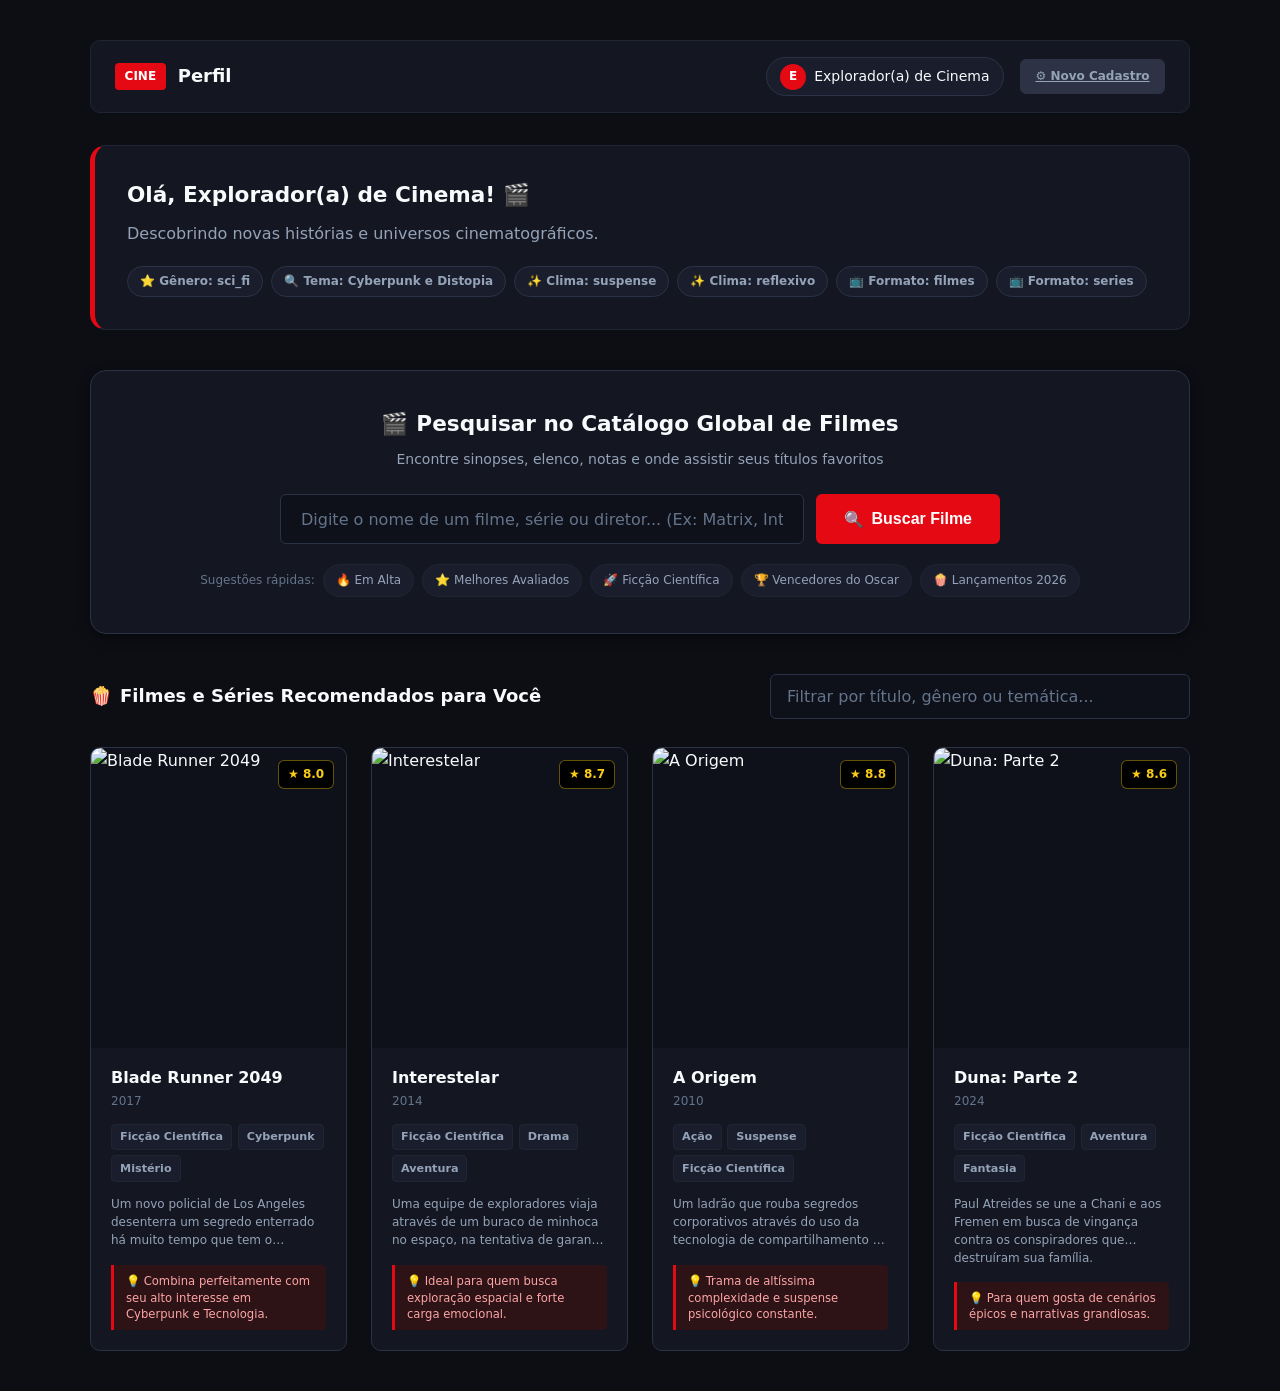
==== frontend/home.html @ 3386c5a3 "aplicaçao web" ====
<!DOCTYPE html>
<html lang="pt-BR">
<head>
    <meta charset="UTF-8">
    <meta name="viewport" content="width=device-width, initial-scale=1.0">
    <title>Início - Sugestões de Filmes e Séries</title>
    <link rel="stylesheet" href="style.css">
</head>
<body>

    <div class="home-container">
        
        <!-- BARRA DE NAVEGAÇÃO -->
        <nav class="navbar">
            <a href="home.html" class="nav-brand">
                <span class="nav-brand-badge">Cine</span>
                <span>Perfil</span>
            </a>
            
            <div class="nav-actions">
                <div class="user-profile-badge" id="user-badge">
                    <span class="user-avatar-circle" id="user-avatar">👤</span>
                    <span id="user-display-name">Carregando...</span>
                </div>
                <a href="index.html" class="btn btn-secondary" style="padding: 0.45rem 0.9rem; font-size: var(--font-size-xs);">
                    ⚙️ Novo Cadastro
                </a>
            </div>
        </nav>

        <!-- HERO DE BOAS-VINDAS COM DADOS DO CADASTRO -->
        <section class="welcome-hero" id="welcome-hero">
            <h2 id="hero-greeting">Bem-vindo(a) ao seu catálogo personalizado!</h2>
            <p id="hero-bio">Carregando suas preferências...</p>
            
            <div class="hero-tags" id="hero-tags">
                <!-- Tags de gêneros, mood e temas preenchidas dinamicamente via JS -->
            </div>
        </section>

        <!-- CAMPO DE PESQUISA DE FILMES (DECORATIVO / ENFEITE) -->
        <section class="global-search-card">
            <div class="global-search-header">
                <h3><span>🎬</span> Pesquisar no Catálogo Global de Filmes</h3>
                <p>Encontre sinopses, elenco, notas e onde assistir seus títulos favoritos</p>
            </div>

            <form class="search-form-mock" onsubmit="event.preventDefault();">
                <input type="text" placeholder="Digite o nome de um filme, série ou diretor... (Ex: Matrix, Interestelar, Oppenheimer)">
                <button type="button" class="search-btn-mock">
                    <span>🔍</span> Buscar Filme
                </button>
            </form>

            <div class="search-quick-tags">
                <span>Sugestões rápidas:</span>
                <span class="quick-filter-tag">🔥 Em Alta</span>
                <span class="quick-filter-tag">⭐ Melhores Avaliados</span>
                <span class="quick-filter-tag">🚀 Ficção Científica</span>
                <span class="quick-filter-tag">🏆 Vencedores do Oscar</span>
                <span class="quick-filter-tag">🍿 Lançamentos 2026</span>
            </div>
        </section>

        <!-- BARRA DE BUSCA E TÍTULO DA SEÇÃO DE RECOMENDAÇÕES -->
        <div class="search-section">
            <h3 class="section-title">
                <span>🍿</span> Filmes e Séries Recomendados para Você
            </h3>

            <div class="search-input-wrapper">
                <input type="search" id="search-movies" placeholder="Filtrar por título, gênero ou temática...">
            </div>
        </div>

        <!-- GRID DE FILMES (GERADO DINAMICAMENTE) -->
        <div class="movies-grid" id="movies-grid">
            <!-- Cards de filmes inseridos via home.js -->
        </div>

    </div>

    <script src="home.js"></script>
</body>
</html>
---- frontend/style.css ----
/* ==========================================================================
   VARIÁVEIS GLOBAIS DE CORES E ESTILOS (MODO ESCURO - SEM GRADIENTES)
   Reutilize estas variáveis em todas as telas do projeto.
   ========================================================================== */
:root {
    /* Superfícies e Fundos */
    --bg-app: #0c0e14;              /* Fundo principal da página */
    --bg-surface: #141722;          /* Fundo dos cartões e contêineres principais */
    --bg-surface-elevated: #1a1e2c; /* Fundo de fieldsets e seções destacadas */
    --bg-surface-hover: #222738;    /* Hover de elementos e cartões */
    --bg-input: #0e111a;            /* Fundo de inputs e selects */
    --bg-input-focus: #121520;      /* Fundo de inputs quando focados */
    --bg-pill: #1a1e2b;             /* Fundo de chips / pills não selecionados */
    --bg-pill-hover: #262c3e;       /* Fundo de chips / pills ao passar o mouse */
    --bg-pill-selected: #e50914;    /* Fundo de chips selecionados (Destaque sólido) */

    /* Tipografia e Textos */
    --text-primary: #f8fafc;        /* Texto principal de alto contraste */
    --text-secondary: #94a3b8;      /* Texto de suporte / subtítulos */
    --text-muted: #64748b;          /* Textos desabilitados ou placeholders */
    --text-inverse: #ffffff;        /* Texto sobre fundos de destaque */
    --text-accent: #ff3344;         /* Texto colorido em destaque */

    /* Cores de Ação e Destaque (Sólidas) */
    --color-primary: #e50914;        /* Cor primária (Vermelho Cinema) */
    --color-primary-hover: #f40612;  /* Hover do botão primário */
    --color-primary-active: #b80710; /* Clique do botão primário */
    --color-primary-subtle: #2d1216; /* Fundo sutil com tom primário */
    
    --color-secondary: #2d3345;      /* Botão secundário / neutro */
    --color-secondary-hover: #3b435a;
    --color-secondary-active: #202431;

    --color-success: #10b981;        /* Sucesso / Confirmação */
    --color-warning: #f59e0b;        /* Alerta / Atenção */
    --color-danger: #ef4444;         /* Erro / Perigo */
    --color-info: #38bdf8;           /* Informativo */

    /* Bordas e Divisores */
    --border-subtle: #202534;        /* Bordas discretas */
    --border-color: #2b3246;         /* Borda padrão de inputs e cartões */
    --border-hover: #434d6b;         /* Borda ao passar o mouse */
    --border-focus: #e50914;         /* Borda de foco nos campos */
    --border-focus-ring: rgba(229, 9, 20, 0.25); /* Anel de foco acessível */

    /* Raios de Arredondamento */
    --radius-xs: 4px;
    --radius-sm: 6px;
    --radius-md: 10px;
    --radius-lg: 16px;
    --radius-xl: 22px;
    --radius-full: 9999px;

    /* Sombras Sólidas/Opacas (Sem gradientes) */
    --shadow-sm: 0 1px 3px rgba(0, 0, 0, 0.4);
    --shadow-md: 0 4px 12px rgba(0, 0, 0, 0.45);
    --shadow-lg: 0 10px 28px rgba(0, 0, 0, 0.55);
    --shadow-input-focus: 0 0 0 3px var(--border-focus-ring);

    /* Tipografia */
    --font-family: 'Segoe UI', system-ui, -apple-system, BlinkMacSystemFont, Roboto, sans-serif;
    --font-size-xs: 0.75rem;
    --font-size-sm: 0.875rem;
    --font-size-base: 1rem;
    --font-size-lg: 1.125rem;
    --font-size-xl: 1.35rem;
    --font-size-2xl: 1.75rem;
    --font-size-3xl: 2.15rem;

    /* Transições */
    --transition-fast: 0.15s ease;
    --transition-normal: 0.25s ease;
}

/* ==========================================================================
   RESET E CONFIGURAÇÃO BASE
   ========================================================================== */
*, *::before, *::after {
    box-sizing: border-box;
    margin: 0;
    padding: 0;
}

body {
    background-color: var(--bg-app);
    color: var(--text-primary);
    font-family: var(--font-family);
    font-size: var(--font-size-base);
    line-height: 1.6;
    min-height: 100vh;
    padding: 2.5rem 1.25rem;
    display: flex;
    justify-content: center;
    align-items: flex-start;
    -webkit-font-smoothing: antialiased;
}

/* ==========================================================================
   CONTAINER PRINCIPAL
   ========================================================================== */
.app-container {
    width: 100%;
    max-width: 860px;
    background-color: var(--bg-surface);
    border: 1px solid var(--border-subtle);
    border-radius: var(--radius-lg);
    box-shadow: var(--shadow-lg);
    padding: 2.5rem;
}

/* Cabeçalho da Página */
.form-header {
    text-align: center;
    margin-bottom: 2.5rem;
    padding-bottom: 1.75rem;
    border-bottom: 1px solid var(--border-subtle);
}

.form-badge {
    display: inline-flex;
    align-items: center;
    gap: 0.5rem;
    background-color: var(--color-primary-subtle);
    color: var(--text-accent);
    border: 1px solid rgba(229, 9, 20, 0.35);
    padding: 0.35rem 0.9rem;
    border-radius: var(--radius-full);
    font-size: var(--font-size-xs);
    font-weight: 700;
    text-transform: uppercase;
    letter-spacing: 0.08em;
    margin-bottom: 1rem;
}

.form-header h1 {
    font-size: var(--font-size-2xl);
    font-weight: 700;
    color: var(--text-primary);
    letter-spacing: -0.02em;
    margin-bottom: 0.5rem;
}

.form-header p {
    color: var(--text-secondary);
    font-size: var(--font-size-base);
}

/* ==========================================================================
   SEÇÕES / FIELDSETS
   ========================================================================== */
fieldset {
    background-color: var(--bg-surface-elevated);
    border: 1px solid var(--border-color);
    border-radius: var(--radius-md);
    padding: 1.75rem;
    margin-bottom: 2rem;
    transition: border-color var(--transition-fast);
}

fieldset:hover {
    border-color: var(--border-hover);
}

legend {
    font-size: var(--font-size-lg);
    font-weight: 700;
    color: var(--text-primary);
    padding: 0.4rem 1rem;
    background-color: var(--bg-surface);
    border: 1px solid var(--border-color);
    border-radius: var(--radius-sm);
    display: inline-flex;
    align-items: center;
    gap: 0.5rem;
}

legend .step-num {
    display: inline-flex;
    align-items: center;
    justify-content: center;
    width: 24px;
    height: 24px;
    background-color: var(--color-primary);
    color: var(--text-inverse);
    border-radius: var(--radius-full);
    font-size: var(--font-size-xs);
    font-weight: bold;
}

/* Subtítulos de grupo dentro dos fieldsets */
.section-subtitle {
    font-size: var(--font-size-base);
    font-weight: 600;
    color: var(--text-primary);
    margin-top: 1.5rem;
    margin-bottom: 0.75rem;
    display: block;
}

.section-subtitle:first-of-type {
    margin-top: 0.5rem;
}

.section-help {
    font-size: var(--font-size-xs);
    color: var(--text-secondary);
    margin-top: -0.5rem;
    margin-bottom: 0.85rem;
    display: block;
}

/* ==========================================================================
   GRID DE FORMULÁRIO E GRUPOS DE CAMPOS
   ========================================================================== */
.form-grid {
    display: grid;
    grid-template-columns: repeat(2, 1fr);
    gap: 1.25rem;
}

.form-grid-3 {
    display: grid;
    grid-template-columns: repeat(3, 1fr);
    gap: 1.25rem;
}

.form-group {
    display: flex;
    flex-direction: column;
    gap: 0.45rem;
    margin-bottom: 1.25rem;
}

.form-group:last-child {
    margin-bottom: 0;
}

.form-group.full-width {
    grid-column: 1 / -1;
}

/* ==========================================================================
   RÓTULOS (LABELS)
   ========================================================================== */
label {
    font-size: var(--font-size-sm);
    font-weight: 600;
    color: var(--text-primary);
    display: inline-flex;
    align-items: center;
    gap: 0.35rem;
}

.label-required::after {
    content: "*";
    color: var(--color-primary);
    font-weight: bold;
}

/* ==========================================================================
   INPUTS DE TEXTO, EMAIL, SENHA, DATA, NÚMERO, SELECT E TEXTAREA
   ========================================================================== */
input[type="text"],
input[type="email"],
input[type="password"],
input[type="date"],
input[type="number"],
input[type="search"],
input[type="tel"],
input[type="url"],
input:not([type]),
input[list],
select,
textarea {
    width: 100%;
    background-color: var(--bg-input);
    color: var(--text-primary);
    border: 1px solid var(--border-color);
    border-radius: var(--radius-sm);
    padding: 0.75rem 1rem;
    font-family: inherit;
    font-size: var(--font-size-base);
    outline: none;
    transition: border-color var(--transition-fast), background-color var(--transition-fast), box-shadow var(--transition-fast);
}

input[type="text"]::placeholder,
input[type="email"]::placeholder,
input[type="password"]::placeholder,
input[type="search"]::placeholder,
input[list]::placeholder,
input:not([type])::placeholder,
textarea::placeholder {
    color: var(--text-muted);
}

input[type="text"]:focus,
input[type="email"]:focus,
input[type="password"]:focus,
input[type="date"]:focus,
input[type="number"]:focus,
input[type="search"]:focus,
input[type="tel"]:focus,
input[type="url"]:focus,
input:not([type]):focus,
input[list]:focus,
select:focus,
textarea:focus {
    background-color: var(--bg-input-focus);
    border-color: var(--border-focus);
    box-shadow: var(--shadow-input-focus);
}

/* Ajustes de date & number no modo escuro */
input[type="date"]::-webkit-calendar-picker-indicator {
    filter: invert(0.8);
    cursor: pointer;
}

/* Select */
select {
    cursor: pointer;
    appearance: none;
    background-image: url("data:image/svg+xml,%3Csvg xmlns='http://www.w3.org/2000/svg' width='16' height='16' viewBox='0 0 24 24' fill='none' stroke='%2394a3b8' stroke-width='2' stroke-linecap='round' stroke-linejoin='round'%3E%3Cpolyline points='6 9 12 15 18 9'%3E%3C/polyline%3E%3C/svg%3E");
    background-repeat: no-repeat;
    background-position: right 1rem center;
    padding-right: 2.5rem;
}

select optgroup {
    background-color: var(--bg-surface-elevated);
    color: var(--text-accent);
    font-weight: bold;
    padding: 0.5rem 0;
}

select option {
    background-color: var(--bg-input);
    color: var(--text-primary);
    padding: 0.5rem;
}

/* Textarea */
textarea {
    resize: vertical;
    min-height: 100px;
}

/* ==========================================================================
   PILLS / CHIPS INTERATIVOS (CHECKBOXES E RADIOS)
   ========================================================================== */
.pill-grid {
    display: flex;
    flex-wrap: wrap;
    gap: 0.6rem;
    margin-bottom: 1.5rem;
}

.pill-item {
    display: inline-flex;
    position: relative;
}

.pill-item input[type="checkbox"],
.pill-item input[type="radio"] {
    position: absolute;
    opacity: 0;
    width: 0;
    height: 0;
    pointer-events: none;
}

.pill-item label {
    display: inline-flex;
    align-items: center;
    gap: 0.45rem;
    background-color: var(--bg-pill);
    color: var(--text-secondary);
    border: 1px solid var(--border-color);
    border-radius: var(--radius-full);
    padding: 0.5rem 1rem;
    font-size: var(--font-size-sm);
    font-weight: 500;
    cursor: pointer;
    user-select: none;
    transition: background-color var(--transition-fast), border-color var(--transition-fast), color var(--transition-fast), transform var(--transition-fast);
}

.pill-item label:hover {
    background-color: var(--bg-pill-hover);
    border-color: var(--border-hover);
    color: var(--text-primary);
}

/* Estado selecionado */
.pill-item input[type="checkbox"]:checked + label,
.pill-item input[type="radio"]:checked + label {
    background-color: var(--color-primary);
    border-color: var(--color-primary);
    color: var(--text-inverse);
    font-weight: 600;
}

.pill-item input[type="checkbox"]:focus-visible + label,
.pill-item input[type="radio"]:focus-visible + label {
    box-shadow: var(--shadow-input-focus);
}

/* ==========================================================================
   SLIDERS DE INTERVALO (RANGE)
   ========================================================================== */
.range-container {
    background-color: var(--bg-input);
    border: 1px solid var(--border-color);
    border-radius: var(--radius-sm);
    padding: 1.1rem 1.25rem;
    margin-bottom: 1.25rem;
}

.range-header {
    display: flex;
    justify-content: space-between;
    align-items: center;
    margin-bottom: 0.75rem;
}

.range-label {
    font-size: var(--font-size-sm);
    font-weight: 600;
    color: var(--text-primary);
}

.range-controls {
    display: flex;
    align-items: center;
    gap: 1rem;
}

.range-bound {
    font-size: var(--font-size-xs);
    font-weight: 600;
    color: var(--text-secondary);
    white-space: nowrap;
}

input[type="range"] {
    -webkit-appearance: none;
    appearance: none;
    width: 100%;
    height: 8px;
    background-color: var(--bg-surface-hover);
    border-radius: var(--radius-full);
    outline: none;
    cursor: pointer;
    border: 1px solid var(--border-subtle);
}

input[type="range"]::-webkit-slider-thumb {
    -webkit-appearance: none;
    appearance: none;
    width: 20px;
    height: 20px;
    background-color: var(--color-primary);
    border: 2px solid var(--text-inverse);
    border-radius: var(--radius-full);
    cursor: pointer;
    box-shadow: var(--shadow-sm);
    transition: transform var(--transition-fast), background-color var(--transition-fast);
}

input[type="range"]::-webkit-slider-thumb:hover {
    transform: scale(1.15);
    background-color: var(--color-primary-hover);
}

input[type="range"]::-moz-range-thumb {
    width: 20px;
    height: 20px;
    background-color: var(--color-primary);
    border: 2px solid var(--text-inverse);
    border-radius: var(--radius-full);
    cursor: pointer;
    box-shadow: var(--shadow-sm);
}

/* ==========================================================================
   INPUTS ESPECIAIS (COR E ARQUIVO)
   ========================================================================== */
.color-picker-wrapper {
    display: flex;
    align-items: center;
    gap: 1rem;
    background-color: var(--bg-input);
    border: 1px solid var(--border-color);
    border-radius: var(--radius-sm);
    padding: 0.6rem 1rem;
}

input[type="color"] {
    -webkit-appearance: none;
    appearance: none;
    border: none;
    width: 38px;
    height: 38px;
    border-radius: var(--radius-sm);
    cursor: pointer;
    background: none;
    padding: 0;
}

input[type="color"]::-webkit-color-swatch-wrapper {
    padding: 0;
}

input[type="color"]::-webkit-color-swatch {
    border: 2px solid var(--border-color);
    border-radius: var(--radius-sm);
}

.file-input-wrapper {
    background-color: var(--bg-input);
    border: 1px dashed var(--border-color);
    border-radius: var(--radius-sm);
    padding: 1rem;
    transition: border-color var(--transition-fast);
}

.file-input-wrapper:hover {
    border-color: var(--border-hover);
}

input[type="file"] {
    width: 100%;
    color: var(--text-secondary);
    font-size: var(--font-size-sm);
    cursor: pointer;
}

input[type="file"]::file-selector-button {
    background-color: var(--color-secondary);
    color: var(--text-primary);
    border: 1px solid var(--border-color);
    padding: 0.5rem 1rem;
    border-radius: var(--radius-xs);
    font-weight: 600;
    font-size: var(--font-size-sm);
    cursor: pointer;
    margin-right: 1rem;
    transition: background-color var(--transition-fast);
}

input[type="file"]::file-selector-button:hover {
    background-color: var(--color-secondary-hover);
}

/* ==========================================================================
   BOTÕES E AÇÕES DO FORMULÁRIO
   ========================================================================== */
.form-actions {
    display: flex;
    gap: 1rem;
    align-items: center;
    margin-top: 2rem;
    padding-top: 1.5rem;
    border-top: 1px solid var(--border-subtle);
}

.btn {
    display: inline-flex;
    align-items: center;
    justify-content: center;
    gap: 0.5rem;
    padding: 0.85rem 1.75rem;
    font-family: inherit;
    font-size: var(--font-size-base);
    font-weight: 700;
    border-radius: var(--radius-sm);
    cursor: pointer;
    border: none;
    outline: none;
    transition: background-color var(--transition-fast), transform var(--transition-fast), box-shadow var(--transition-fast);
}

.btn-primary {
    background-color: var(--color-primary);
    color: var(--text-inverse);
    flex: 2;
    box-shadow: var(--shadow-sm);
}

.btn-primary:hover {
    background-color: var(--color-primary-hover);
}

.btn-primary:active {
    background-color: var(--color-primary-active);
    transform: translateY(1px);
}

.btn-secondary {
    background-color: var(--color-secondary);
    color: var(--text-secondary);
    border: 1px solid var(--border-color);
    flex: 1;
}

.btn-secondary:hover {
    background-color: var(--color-secondary-hover);
    color: var(--text-primary);
}

.btn-secondary:active {
    background-color: var(--color-secondary-active);
    transform: translateY(1px);
}

/* ==========================================================================
   RESPONSIVIDADE (MOBILE & TABLETS)
   ========================================================================== */
@media (max-width: 768px) {
    body {
        padding: 1rem 0.75rem;
    }

    .app-container {
        padding: 1.5rem 1rem;
    }

    .form-grid,
    .form-grid-3 {
        grid-template-columns: 1fr;
    }

    .form-actions {
        flex-direction: column;
    }

    .btn {
        width: 100%;
    }
}

/* ==========================================================================
   MENSAGENS DE FEEDBACK (CADASTRO / ERRO / SUCESSO)
   ========================================================================== */
.feedback-message {
    padding: 1.1rem 1.25rem;
    border-radius: var(--radius-sm);
    font-size: var(--font-size-base);
    font-weight: 600;
    margin-bottom: 2rem;
    display: none;
    line-height: 1.5;
}

.feedback-success {
    background-color: rgba(16, 185, 129, 0.15);
    color: #34d399;
    border: 1px solid var(--color-success);
}

.feedback-error {
    background-color: rgba(239, 68, 68, 0.15);
    color: #f87171;
    border: 1px solid var(--color-danger);
}

/* ==========================================================================
   TELA INICIAL (DASHBOARD TEMPORÁRIO DE FILMES)
   ========================================================================== */
.home-container {
    width: 100%;
    max-width: 1100px;
    margin: 0 auto;
}

/* Barra de Navegação Superior */
.navbar {
    display: flex;
    justify-content: space-between;
    align-items: center;
    background-color: var(--bg-surface);
    border: 1px solid var(--border-subtle);
    border-radius: var(--radius-md);
    padding: 1rem 1.5rem;
    margin-bottom: 2rem;
}

.nav-brand {
    display: flex;
    align-items: center;
    gap: 0.75rem;
    font-size: var(--font-size-lg);
    font-weight: 700;
    color: var(--text-primary);
    text-decoration: none;
}

.nav-brand-badge {
    background-color: var(--color-primary);
    color: var(--text-inverse);
    padding: 0.25rem 0.6rem;
    border-radius: var(--radius-xs);
    font-size: var(--font-size-xs);
    font-weight: 800;
    text-transform: uppercase;
}

.nav-actions {
    display: flex;
    align-items: center;
    gap: 1rem;
}

.user-profile-badge {
    display: inline-flex;
    align-items: center;
    gap: 0.5rem;
    background-color: var(--bg-surface-elevated);
    border: 1px solid var(--border-color);
    padding: 0.35rem 0.85rem;
    border-radius: var(--radius-full);
    font-size: var(--font-size-sm);
    color: var(--text-primary);
}

.user-avatar-circle {
    width: 26px;
    height: 26px;
    border-radius: var(--radius-full);
    background-color: var(--color-primary);
    color: var(--text-inverse);
    display: flex;
    align-items: center;
    justify-content: center;
    font-weight: 700;
    font-size: var(--font-size-xs);
}

/* Hero de Boas-vindas */
.welcome-hero {
    background-color: var(--bg-surface);
    border: 1px solid var(--border-subtle);
    border-radius: var(--radius-lg);
    padding: 2rem;
    margin-bottom: 2.5rem;
    position: relative;
    border-left: 5px solid var(--color-primary);
}

.welcome-hero h2 {
    font-size: var(--font-size-xl);
    color: var(--text-primary);
    margin-bottom: 0.5rem;
}

.welcome-hero p {
    color: var(--text-secondary);
    font-size: var(--font-size-base);
    margin-bottom: 1.25rem;
}

.hero-tags {
    display: flex;
    flex-wrap: wrap;
    gap: 0.5rem;
}

.hero-tag {
    background-color: var(--bg-surface-elevated);
    border: 1px solid var(--border-color);
    color: var(--text-secondary);
    padding: 0.3rem 0.75rem;
    border-radius: var(--radius-full);
    font-size: var(--font-size-xs);
    font-weight: 600;
}

/* Seção de Busca e Filtro */
.search-section {
    display: flex;
    justify-content: space-between;
    align-items: center;
    gap: 1rem;
    margin-bottom: 1.75rem;
    flex-wrap: wrap;
}

.section-title {
    font-size: var(--font-size-lg);
    font-weight: 700;
    color: var(--text-primary);
    display: flex;
    align-items: center;
    gap: 0.5rem;
}

.search-input-wrapper {
    flex: 1;
    max-width: 420px;
    position: relative;
}

/* Grid de Filmes Recomendados */
.movies-grid {
    display: grid;
    grid-template-columns: repeat(auto-fill, minmax(230px, 1fr));
    gap: 1.5rem;
}

/* Card Individual de Filme */
.movie-card {
    background-color: var(--bg-surface);
    border: 1px solid var(--border-color);
    border-radius: var(--radius-md);
    overflow: hidden;
    display: flex;
    flex-direction: column;
    transition: transform var(--transition-fast), border-color var(--transition-fast);
}

.movie-card:hover {
    transform: translateY(-4px);
    border-color: var(--border-hover);
}

.movie-poster-wrapper {
    position: relative;
    width: 100%;
    height: 300px;
    background-color: var(--bg-input);
    overflow: hidden;
}

.movie-poster {
    width: 100%;
    height: 100%;
    object-fit: cover;
}

.movie-rating-badge {
    position: absolute;
    top: 0.75rem;
    right: 0.75rem;
    background-color: #000000;
    color: #facc15;
    border: 1px solid rgba(250, 204, 21, 0.4);
    padding: 0.25rem 0.55rem;
    border-radius: var(--radius-sm);
    font-size: var(--font-size-xs);
    font-weight: 700;
    display: flex;
    align-items: center;
    gap: 0.25rem;
}

.movie-info {
    padding: 1.25rem;
    display: flex;
    flex-direction: column;
    flex: 1;
}

.movie-title {
    font-size: var(--font-size-base);
    font-weight: 700;
    color: var(--text-primary);
    margin-bottom: 0.25rem;
    line-height: 1.3;
}

.movie-year {
    font-size: var(--font-size-xs);
    color: var(--text-muted);
    margin-bottom: 0.75rem;
}

.movie-genres {
    display: flex;
    flex-wrap: wrap;
    gap: 0.35rem;
    margin-bottom: 0.85rem;
}

.genre-tag {
    background-color: var(--bg-surface-elevated);
    color: var(--text-secondary);
    border: 1px solid var(--border-subtle);
    padding: 0.2rem 0.5rem;
    border-radius: var(--radius-xs);
    font-size: 0.7rem;
    font-weight: 600;
}

.movie-overview {
    font-size: var(--font-size-xs);
    color: var(--text-secondary);
    line-height: 1.5;
    margin-bottom: 1rem;
    display: -webkit-box;
    -webkit-line-clamp: 3;
    -webkit-box-orient: vertical;
    overflow: hidden;
    flex: 1;
}

.movie-reason {
    background-color: var(--color-primary-subtle);
    border-left: 3px solid var(--color-primary);
    padding: 0.5rem 0.75rem;
    border-radius: 0 var(--radius-xs) var(--radius-xs) 0;
    font-size: 0.725rem;
    color: #fca5a5;
    line-height: 1.4;
    margin-top: auto;
}

/* Estado Vazio */
.empty-state {
    grid-column: 1 / -1;
    text-align: center;
    padding: 3rem 1.5rem;
    background-color: var(--bg-surface);
    border: 1px dashed var(--border-color);
    border-radius: var(--radius-md);
    color: var(--text-secondary);
}

.empty-state h3 {
    color: var(--text-primary);
    margin-bottom: 0.5rem;
}

/* ==========================================================================
   BANNER DECORATIVO DE PESQUISA DE FILMES
   ========================================================================== */
.global-search-card {
    background-color: var(--bg-surface);
    border: 1px solid var(--border-color);
    border-radius: var(--radius-lg);
    padding: 2.25rem 2rem;
    margin-bottom: 2.5rem;
    box-shadow: var(--shadow-md);
}

.global-search-header {
    text-align: center;
    max-width: 650px;
    margin: 0 auto 1.5rem auto;
}

.global-search-header h3 {
    font-size: var(--font-size-xl);
    font-weight: 700;
    color: var(--text-primary);
    margin-bottom: 0.4rem;
    display: flex;
    align-items: center;
    justify-content: center;
    gap: 0.5rem;
}

.global-search-header p {
    color: var(--text-secondary);
    font-size: var(--font-size-sm);
}

.search-form-mock {
    display: flex;
    gap: 0.75rem;
    max-width: 720px;
    margin: 0 auto 1.25rem auto;
}

.search-form-mock input[type="text"],
.search-form-mock input[type="search"] {
    flex: 1;
    background-color: var(--bg-input);
    border: 1px solid var(--border-color);
    border-radius: var(--radius-sm);
    padding: 0.9rem 1.25rem;
    font-size: var(--font-size-base);
    color: var(--text-primary);
    outline: none;
    transition: border-color var(--transition-fast), box-shadow var(--transition-fast);
}

.search-form-mock input:focus {
    border-color: var(--border-focus);
    box-shadow: var(--shadow-input-focus);
}

.search-btn-mock {
    background-color: var(--color-primary);
    color: var(--text-inverse);
    border: none;
    border-radius: var(--radius-sm);
    padding: 0.9rem 1.75rem;
    font-size: var(--font-size-base);
    font-weight: 700;
    cursor: pointer;
    display: inline-flex;
    align-items: center;
    gap: 0.5rem;
    transition: background-color var(--transition-fast), transform var(--transition-fast);
    white-space: nowrap;
}

.search-btn-mock:hover {
    background-color: var(--color-primary-hover);
}

.search-btn-mock:active {
    background-color: var(--color-primary-active);
    transform: translateY(1px);
}

.search-quick-tags {
    display: flex;
    align-items: center;
    justify-content: center;
    flex-wrap: wrap;
    gap: 0.5rem;
    font-size: var(--font-size-xs);
    color: var(--text-muted);
}

.quick-filter-tag {
    background-color: var(--bg-surface-elevated);
    border: 1px solid var(--border-subtle);
    color: var(--text-secondary);
    padding: 0.35rem 0.75rem;
    border-radius: var(--radius-full);
    font-size: var(--font-size-xs);
    font-weight: 500;
    cursor: pointer;
    transition: background-color var(--transition-fast), border-color var(--transition-fast), color var(--transition-fast);
}

.quick-filter-tag:hover {
    background-color: var(--bg-surface-hover);
    border-color: var(--border-hover);
    color: var(--text-primary);
}

@media (max-width: 640px) {
    .search-form-mock {
        flex-direction: column;
    }

    .search-btn-mock {
        width: 100%;
        justify-content: center;
    }
}
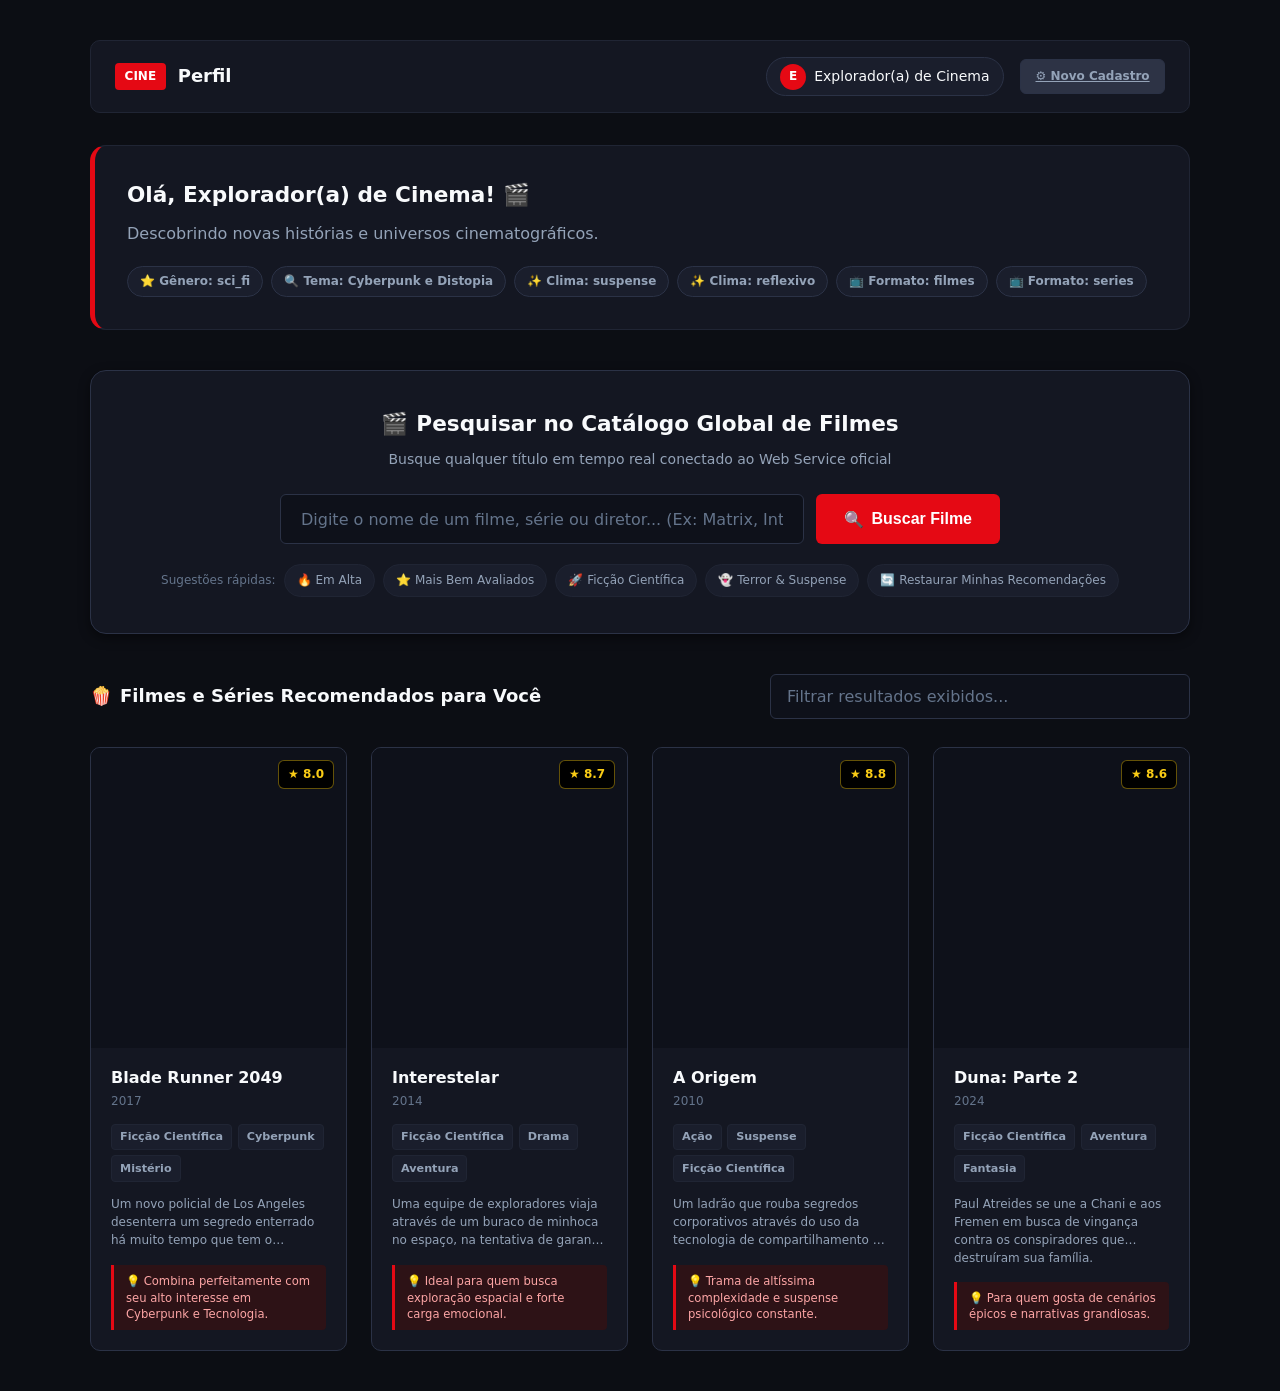
==== commit 08a943c6: "web service" ====
--- a/frontend/home.html
+++ b/frontend/home.html
@@ -3,7 +3,7 @@
 <head>
     <meta charset="UTF-8">
     <meta name="viewport" content="width=device-width, initial-scale=1.0">
-    <title>Início - Sugestões de Filmes e Séries</title>
+    <title>Início - Sugestões e Pesquisa de Filmes</title>
     <link rel="stylesheet" href="style.css">
 </head>
 <body>
@@ -38,38 +38,38 @@
             </div>
         </section>
 
-        <!-- CAMPO DE PESQUISA DE FILMES (DECORATIVO / ENFEITE) -->
+        <!-- CAMPO DE PESQUISA GLOBAL DE FILMES CONECTADO AO WEB SERVICE -->
         <section class="global-search-card">
             <div class="global-search-header">
                 <h3><span>🎬</span> Pesquisar no Catálogo Global de Filmes</h3>
-                <p>Encontre sinopses, elenco, notas e onde assistir seus títulos favoritos</p>
+                <p>Busque qualquer título em tempo real conectado ao Web Service oficial</p>
             </div>
 
-            <form class="search-form-mock" onsubmit="event.preventDefault();">
-                <input type="text" placeholder="Digite o nome de um filme, série ou diretor... (Ex: Matrix, Interestelar, Oppenheimer)">
-                <button type="button" class="search-btn-mock">
+            <form class="search-form-mock" id="global-search-form">
+                <input type="text" id="global-search-input" placeholder="Digite o nome de um filme, série ou diretor... (Ex: Matrix, Interestelar, Batman, Vingadores)">
+                <button type="submit" class="search-btn-mock" id="global-search-btn">
                     <span>🔍</span> Buscar Filme
                 </button>
             </form>
 
             <div class="search-quick-tags">
                 <span>Sugestões rápidas:</span>
-                <span class="quick-filter-tag">🔥 Em Alta</span>
-                <span class="quick-filter-tag">⭐ Melhores Avaliados</span>
-                <span class="quick-filter-tag">🚀 Ficção Científica</span>
-                <span class="quick-filter-tag">🏆 Vencedores do Oscar</span>
-                <span class="quick-filter-tag">🍿 Lançamentos 2026</span>
+                <span class="quick-filter-tag" data-filter="populares">🔥 Em Alta</span>
+                <span class="quick-filter-tag" data-filter="avaliados">⭐ Mais Bem Avaliados</span>
+                <span class="quick-filter-tag" data-filter="scifi">🚀 Ficção Científica</span>
+                <span class="quick-filter-tag" data-filter="terror">👻 Terror & Suspense</span>
+                <span class="quick-filter-tag" data-filter="reset">🔄 Restaurar Minhas Recomendações</span>
             </div>
         </section>
 
-        <!-- BARRA DE BUSCA E TÍTULO DA SEÇÃO DE RECOMENDAÇÕES -->
+        <!-- BARRA DE BUSCA E TÍTULO DA SEÇÃO DE FILMES -->
         <div class="search-section">
-            <h3 class="section-title">
+            <h3 class="section-title" id="section-title-text">
                 <span>🍿</span> Filmes e Séries Recomendados para Você
             </h3>
 
             <div class="search-input-wrapper">
-                <input type="search" id="search-movies" placeholder="Filtrar por título, gênero ou temática...">
+                <input type="search" id="search-movies" placeholder="Filtrar resultados exibidos...">
             </div>
         </div>
 
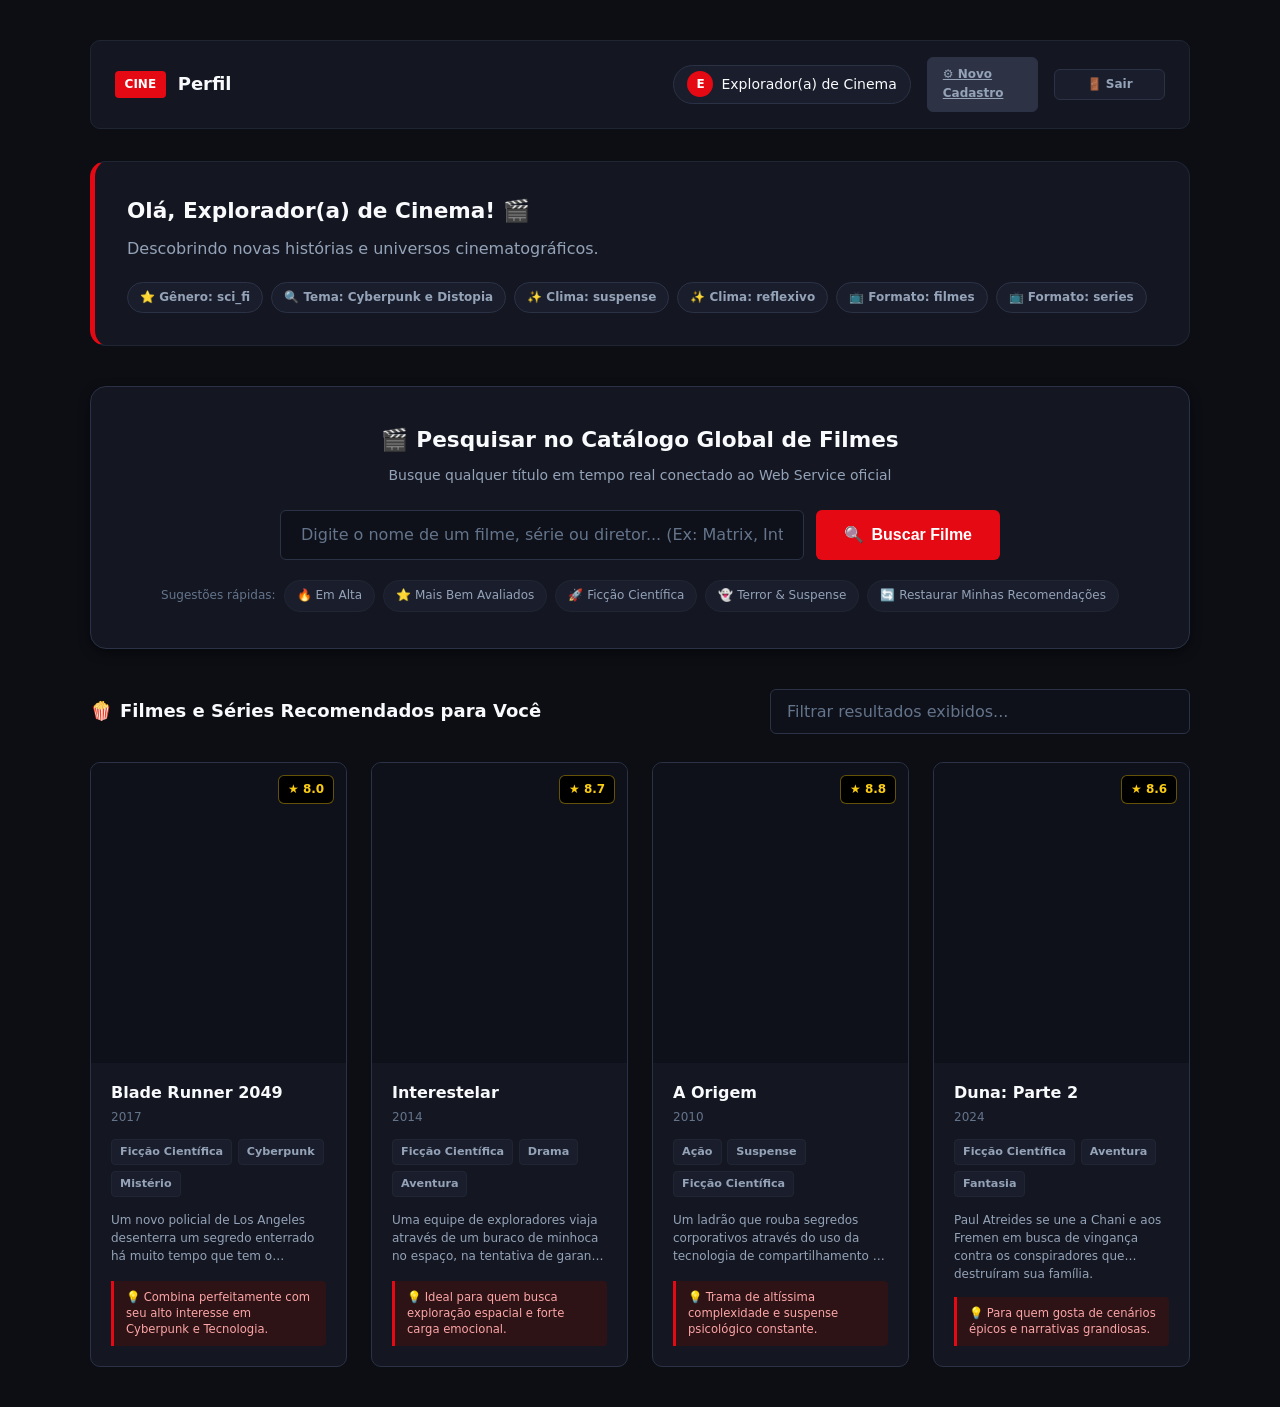
==== commit f027270d: "login" ====
--- a/frontend/home.html
+++ b/frontend/home.html
@@ -25,6 +25,9 @@
                 <a href="index.html" class="btn btn-secondary" style="padding: 0.45rem 0.9rem; font-size: var(--font-size-xs);">
                     ⚙️ Novo Cadastro
                 </a>
+                <button id="btn-logout" class="btn btn-secondary" style="padding: 0.45rem 0.9rem; font-size: var(--font-size-xs); background-color: var(--bg-surface-elevated); border-color: var(--border-color);">
+                    🚪 Sair
+                </button>
             </div>
         </nav>
 
